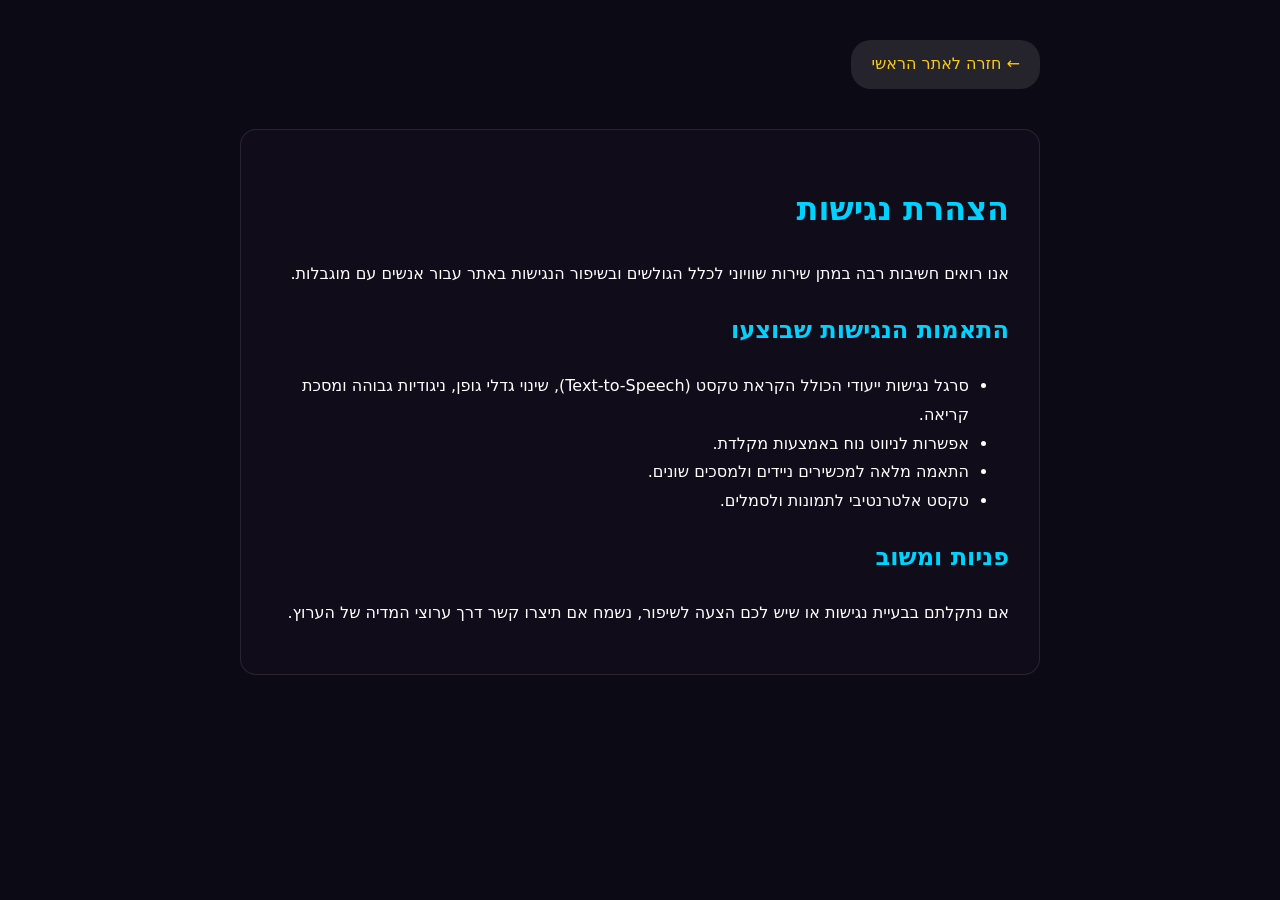
==== accessibility.html @ 1562c6bc "Create accessibility.html" ====
<!DOCTYPE html>
<html lang="he" dir="rtl">
<head>
<meta charset="UTF-8">
<meta name="viewport" content="width=device-width, initial-scale=1.0">
<title>הצהרת נגישות - GalGM</title>
<style>
  body {
    background-color: #0c0a14;
    color: #ffffff;
    font-family: system-ui, -apple-system, sans-serif;
    padding: 40px 20px;
    max-width: 800px;
    margin: 0 auto;
    line-height: 1.8;
  }
  h1, h2 { color: #00d2ff; }
  a { color: #facc15; text-decoration: none; }
  a:hover { text-decoration: underline; }
  .card {
    background: rgba(18, 14, 28, 0.85);
    border: 1px solid rgba(255, 255, 255, 0.1);
    border-radius: 16px;
    padding: 30px;
    margin-top: 20px;
  }
  .back-btn {
    display: inline-block;
    margin-bottom: 20px;
    background: rgba(255, 255, 255, 0.1);
    padding: 10px 20px;
    border-radius: 20px;
  }
</style>
</head>
<body>
  <a href="index.html" class="back-btn">← חזרה לאתר הראשי</a>
  <div class="card">
    <h1>הצהרת נגישות</h1>
    <p>אנו רואים חשיבות רבה במתן שירות שוויוני לכלל הגולשים ובשיפור הנגישות באתר עבור אנשים עם מוגבלות.</p>
    <h2>התאמות הנגישות שבוצעו</h2>
    <ul>
      <li>סרגל נגישות ייעודי הכולל הקראת טקסט (Text-to-Speech), שינוי גדלי גופן, ניגודיות גבוהה ומסכת קריאה.</li>
      <li>אפשרות לניווט נוח באמצעות מקלדת.</li>
      <li>התאמה מלאה למכשירים ניידים ולמסכים שונים.</li>
      <li>טקסט אלטרנטיבי לתמונות ולסמלים.</li>
    </ul>
    <h2>פניות ומשוב</h2>
    <p>אם נתקלתם בבעיית נגישות או שיש לכם הצעה לשיפור, נשמח אם תיצרו קשר דרך ערוצי המדיה של הערוץ.</p>
  </div>
</body>
</html>
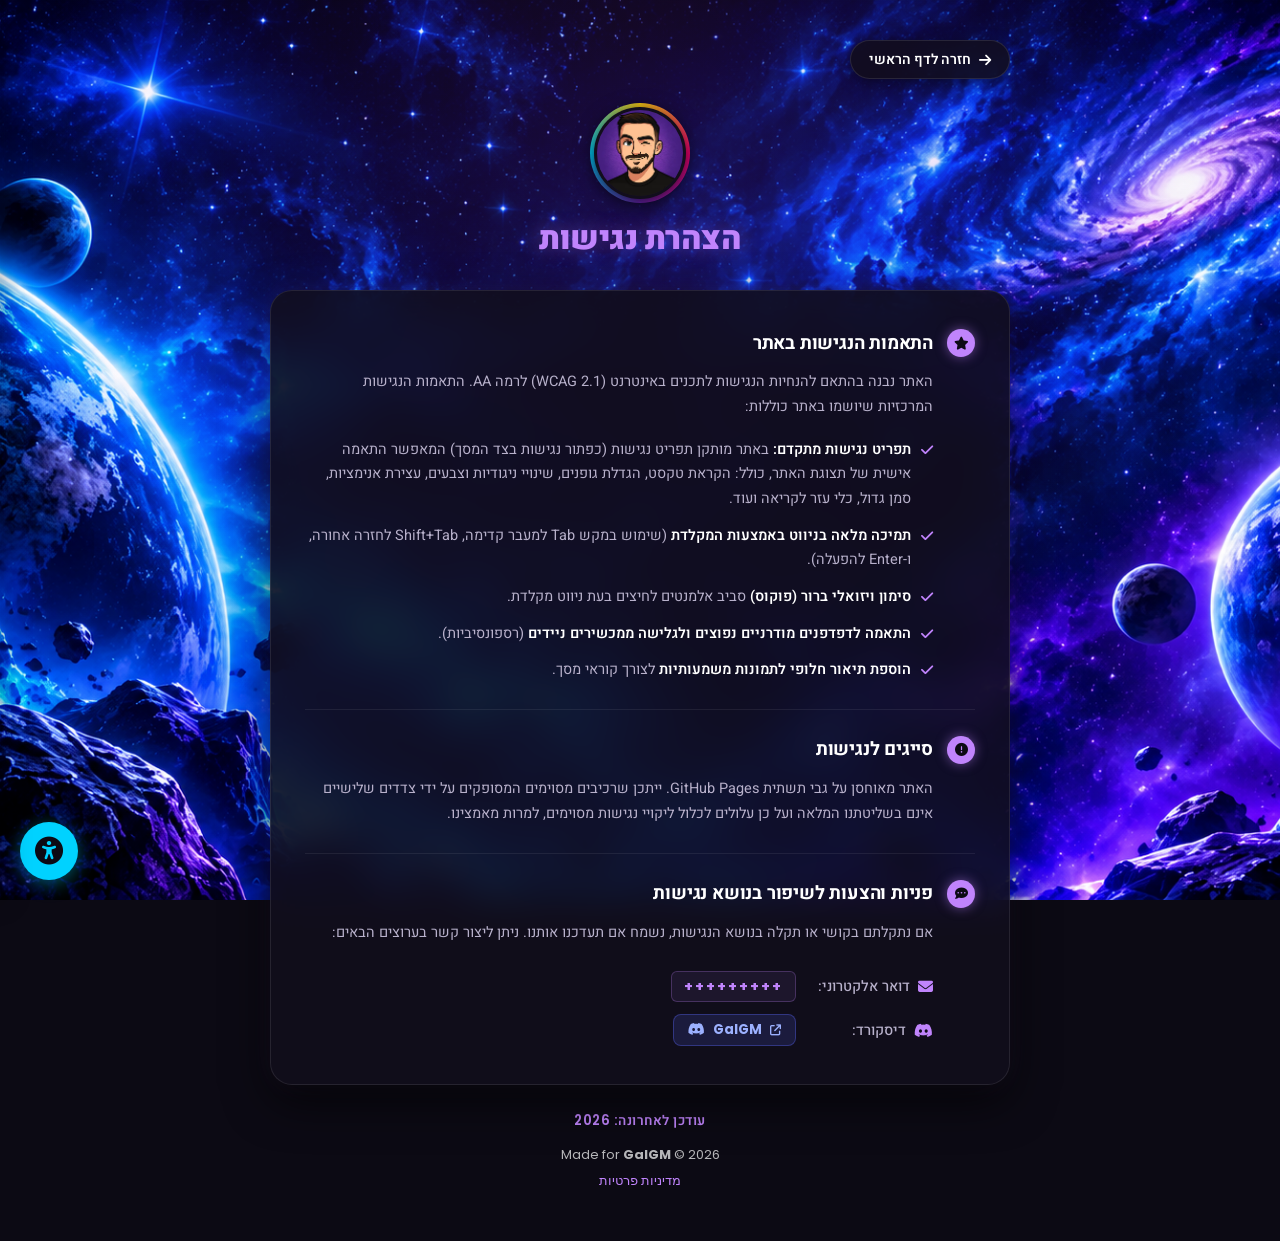
==== commit da331ec8: "Update accessibility.html" ====
--- a/accessibility.html
+++ b/accessibility.html
@@ -4,49 +4,663 @@
 <meta charset="UTF-8">
 <meta name="viewport" content="width=device-width, initial-scale=1.0">
 <title>הצהרת נגישות - GalGM</title>
+<link rel="icon" type="image/png" href="favicon.png">
+<link rel="stylesheet" href="https://cdnjs.cloudflare.com/ajax/libs/font-awesome/6.4.0/css/all.min.css">
 <style>
-  body {
-    background-color: #0c0a14;
-    color: #ffffff;
-    font-family: system-ui, -apple-system, sans-serif;
-    padding: 40px 20px;
-    max-width: 800px;
-    margin: 0 auto;
-    line-height: 1.8;
-  }
-  h1, h2 { color: #00d2ff; }
-  a { color: #facc15; text-decoration: none; }
-  a:hover { text-decoration: underline; }
-  .card {
-    background: rgba(18, 14, 28, 0.85);
-    border: 1px solid rgba(255, 255, 255, 0.1);
-    border-radius: 16px;
-    padding: 30px;
-    margin-top: 20px;
-  }
-  .back-btn {
-    display: inline-block;
-    margin-bottom: 20px;
-    background: rgba(255, 255, 255, 0.1);
-    padding: 10px 20px;
-    border-radius: 20px;
-  }
+@import url('https://fonts.googleapis.com/css2?family=Poppins:wght@600;700;800;900&family=Heebo:wght@400;500;600;700;900&display=swap');
+
+:root {
+  --bg-color: #0c0a14;
+  --text-main: #ffffff;
+  --text-muted: #b8b1cb;
+  --accent-purple: #c084fc;
+  --accent-purple-light: #e9d5ff;
+  --card-bg: rgba(18, 14, 28, 0.88);
+}
+
+* {
+  box-sizing: border-box;
+}
+
+body {
+  background-color: var(--bg-color);
+  background-image: 
+    radial-gradient(circle at 50% 20%, rgba(120, 50, 220, 0.22) 0%, transparent 65%),
+    url('Backgrounds/Background.png');
+  background-size: cover;
+  background-position: center center;
+  background-repeat: no-repeat;
+  background-attachment: fixed;
+  color: var(--text-main);
+  font-family: 'Heebo', system-ui, -apple-system, sans-serif;
+  margin: 0;
+  padding: 40px 16px 50px;
+  min-height: 100vh;
+  display: flex;
+  flex-direction: column;
+  align-items: center;
+  overflow-x: hidden;
+}
+
+/* ── Top Back Button ── */
+.top-nav-bar {
+  width: 100%;
+  max-width: 740px;
+  display: flex;
+  justify-content: flex-start;
+  margin-bottom: 24px;
+}
+.back-btn {
+  display: inline-flex;
+  align-items: center;
+  gap: 8px;
+  background: rgba(18, 14, 28, 0.85);
+  border: 1px solid rgba(255, 255, 255, 0.1);
+  color: #ffffff;
+  padding: 8px 18px;
+  border-radius: 25px;
+  font-size: 14px;
+  font-weight: 600;
+  text-decoration: none;
+  backdrop-filter: blur(10px);
+  transition: all 0.2s ease;
+  box-shadow: 0 4px 15px rgba(0, 0, 0, 0.4);
+}
+.back-btn:hover {
+  background: rgba(192, 132, 252, 0.18);
+  border-color: rgba(192, 132, 252, 0.4);
+  color: var(--accent-purple);
+  transform: translateX(3px);
+}
+
+/* ── Header ── */
+.header-section {
+  display: flex;
+  flex-direction: column;
+  align-items: center;
+  gap: 12px;
+  margin-bottom: 28px;
+  text-align: center;
+}
+
+.avatar-snake-wrap {
+  position: relative;
+  width: 100px;
+  height: 100px;
+  border-radius: 50%;
+  display: flex;
+  align-items: center;
+  justify-content: center;
+}
+.avatar-snake-wrap::before {
+  content: '';
+  position: absolute;
+  width: 100%;
+  height: 100%;
+  border-radius: 50%;
+  background: conic-gradient(from 0deg, #facc15, #ff0077, #7928ca, #00d2ff, #facc15);
+  animation: snakeSpin 4s linear infinite;
+  z-index: 0;
+}
+.profile-pic {
+  position: relative;
+  z-index: 1;
+  width: 92px;
+  height: 92px;
+  border-radius: 50%;
+  object-fit: cover;
+  border: 3px solid rgba(18, 14, 28, 0.95);
+  box-shadow: 0 4px 20px rgba(0, 0, 0, 0.85);
+  display: block;
+  background: #1a1528;
+  -webkit-user-drag: none;
+}
+@keyframes snakeSpin {
+  0%   { transform: rotate(0deg); }
+  100% { transform: rotate(360deg); }
+}
+
+.page-title {
+  font-family: 'Heebo', sans-serif;
+  font-size: 32px;
+  font-weight: 900;
+  color: var(--accent-purple);
+  margin: 0;
+  letter-spacing: -0.5px;
+  text-shadow: 0 0 20px rgba(192, 132, 252, 0.35);
+}
+
+/* ── Main Card ── */
+.privacy-card {
+  width: 100%;
+  max-width: 740px;
+  background: var(--card-bg);
+  border: 1px solid rgba(255, 255, 255, 0.09);
+  border-radius: 22px;
+  padding: 38px 34px;
+  box-shadow: 0 16px 45px rgba(0, 0, 0, 0.65), 0 0 25px rgba(192, 132, 252, 0.08);
+  backdrop-filter: blur(18px);
+}
+
+.section-item {
+  display: flex;
+  flex-direction: column;
+  gap: 12px;
+}
+
+.section-header {
+  display: flex;
+  align-items: center;
+  gap: 14px;
+}
+
+.badge-icon {
+  width: 28px;
+  height: 28px;
+  min-width: 28px;
+  border-radius: 50%;
+  background: var(--accent-purple);
+  color: #0c0a14;
+  font-size: 13px;
+  display: flex;
+  align-items: center;
+  justify-content: center;
+  box-shadow: 0 0 12px rgba(192, 132, 252, 0.5);
+}
+
+.section-title {
+  font-size: 18.5px;
+  font-weight: 700;
+  color: #ffffff;
+  margin: 0;
+  letter-spacing: -0.2px;
+}
+
+.section-text {
+  font-size: 14.5px;
+  color: var(--text-muted);
+  line-height: 1.75;
+  margin: 0;
+  padding-right: 42px;
+}
+
+/* ── Checklist ── */
+.features-list {
+  list-style: none;
+  padding: 0;
+  margin: 6px 0 0;
+  padding-right: 42px;
+  display: flex;
+  flex-direction: column;
+  gap: 12px;
+}
+
+.features-list li {
+  font-size: 14.5px;
+  color: var(--text-muted);
+  line-height: 1.7;
+  display: flex;
+  align-items: flex-start;
+  gap: 10px;
+}
+
+.features-list li i.fa-check {
+  color: var(--accent-purple);
+  font-size: 14px;
+  margin-top: 5px;
+  flex-shrink: 0;
+}
+
+.features-list li strong {
+  color: #ffffff;
+  font-weight: 600;
+}
+
+.divider {
+  height: 1px;
+  background: rgba(255, 255, 255, 0.07);
+  margin: 26px 0;
+  width: 100%;
+}
+
+/* ── Contact Section ── */
+.contact-channels {
+  display: flex;
+  flex-direction: column;
+  gap: 12px;
+  padding-right: 42px;
+  margin-top: 14px;
+}
+
+.contact-row {
+  display: flex;
+  align-items: center;
+  gap: 12px;
+  font-size: 14.5px;
+  color: #ffffff;
+}
+
+.contact-label {
+  color: var(--text-muted);
+  display: inline-flex;
+  align-items: center;
+  gap: 8px;
+  min-width: 125px;
+  font-weight: 500;
+}
+.contact-label i {
+  color: var(--accent-purple);
+  font-size: 15px;
+}
+
+.email-val {
+  color: var(--accent-purple);
+  font-weight: 700;
+  font-family: 'Poppins', monospace, sans-serif;
+  letter-spacing: 2px;
+  direction: ltr;
+  display: inline-block;
+  background: rgba(192, 132, 252, 0.08);
+  padding: 4px 12px;
+  border-radius: 6px;
+  border: 1px solid rgba(192, 132, 252, 0.25);
+  text-decoration: none;
+  transition: all 0.2s ease;
+  cursor: pointer;
+}
+.email-val:hover {
+  background: rgba(192, 132, 252, 0.22);
+  border-color: rgba(192, 132, 252, 0.55);
+  transform: translateY(-1px);
+  box-shadow: 0 4px 12px rgba(192, 132, 252, 0.25);
+}
+
+.discord-link-badge {
+  display: inline-flex;
+  align-items: center;
+  gap: 8px;
+  background: rgba(88, 101, 242, 0.16);
+  border: 1px solid rgba(88, 101, 242, 0.38);
+  color: #9cb1ff;
+  padding: 5px 14px;
+  border-radius: 8px;
+  text-decoration: none;
+  font-family: 'Poppins', sans-serif;
+  font-size: 13.5px;
+  font-weight: 700;
+  transition: all 0.2s ease;
+  direction: ltr;
+}
+.discord-link-badge:hover {
+  background: rgba(88, 101, 242, 0.32);
+  border-color: rgba(88, 101, 242, 0.65);
+  color: #ffffff;
+  transform: translateY(-2px);
+  box-shadow: 0 4px 15px rgba(88, 101, 242, 0.35);
+}
+
+/* ── Footer ── */
+.footer-note {
+  margin-top: 26px;
+  font-size: 13.5px;
+  color: var(--accent-purple);
+  font-family: 'Poppins', 'Heebo', sans-serif;
+  text-align: center;
+  font-weight: 600;
+  letter-spacing: 0.5px;
+}
+
+.footer-bottom {
+  margin-top: 14px;
+  display: flex;
+  flex-direction: column;
+  align-items: center;
+  gap: 6px;
+  font-size: 13px;
+  color: rgba(255, 255, 255, 0.7);
+  font-family: 'Poppins', sans-serif;
+}
+.footer-bottom a {
+  color: var(--accent-purple);
+  text-decoration: none;
+}
+.footer-bottom a:hover {
+  text-decoration: underline;
+}
+
+/* ── Accessibility Widget Styling ── */
+.accessibility-open {
+  position: fixed; left: 20px; bottom: 20px;
+  width: 58px; height: 58px; border: 0;
+  border-radius: 50%; background: #00d2ff; color: #0c0a14;
+  cursor: pointer; z-index: 999999;
+  display: flex; align-items: center; justify-content: center;
+  font-size: 28px; box-shadow: 0 4px 18px rgba(0, 210, 255, 0.4); transition: .15s;
+}
+.accessibility-open:hover { transform: scale(1.05); background: #38e1ff; }
+.accessibility-panel {
+  position: fixed; left: 0; top: 0;
+  width: 380px; max-width: 100vw; height: 100vh;
+  background: #fff; z-index: 1000000;
+  box-shadow: 5px 0 25px rgba(0, 0, 0, .25);
+  transform: translateX(-100%); transition: transform .25s ease;
+  display: flex; flex-direction: column;
+  font-family: Arial, "Segoe UI", sans-serif; direction: rtl;
+}
+.accessibility-panel.open { transform: translateX(0); }
+.accessibility-header { height: 60px; min-height: 60px; background: #2161ff; color: #fff; display: flex; align-items: center; position: relative; padding: 0 18px; }
+.accessibility-title  { width: 100%; text-align: center; font-size: 22px; font-weight: bold; }
+.accessibility-close  { position: absolute; left: 10px; top: 10px; width: 38px; height: 38px; border: 0; border-radius: 9px; background: rgba(255, 255, 255, .15); color: #fff; font-size: 30px; line-height: 30px; cursor: pointer; }
+.accessibility-close:hover { background: rgba(255, 255, 255, .25); }
+.accessibility-content { overflow-y: auto; overflow-x: hidden; flex: 1; padding: 15px 18px 20px; }
+.accessibility-content::-webkit-scrollbar { width: 8px; }
+.accessibility-content::-webkit-scrollbar-thumb { background: #999; border-radius: 10px; }
+.accessibility-section-title { font-size: 14px; font-weight: bold; color: #666; margin: 12px 5px 10px; text-align: right; }
+.accessibility-grid { display: grid; grid-template-columns: 1fr 1fr; gap: 10px; }
+.accessibility-item { min-height: 108px; border: 0; border-radius: 14px; background: #f2f4fa; cursor: pointer; display: flex; flex-direction: column; align-items: center; justify-content: center; text-align: center; padding: 12px; font-family: inherit; transition: background .15s, transform .15s; color: #333; }
+.accessibility-item:hover { background: #e9edfa; }
+.accessibility-item:active { transform: scale(.98); }
+.accessibility-item.active { background: #e3ebff; box-shadow: inset 0 0 0 2px #2161ff; }
+.accessibility-icon  { width: 30px; height: 30px; margin-bottom: 10px; color: #2161ff; font-size: 28px; display: flex; align-items: center; justify-content: center; }
+.accessibility-label { font-size: 15px; color: #222; font-weight: 500; line-height: 1.3; }
+.accessibility-reset { width: 100%; height: 50px; margin-top: 18px; background: #fff; border: 2px solid #e0e3ea; border-radius: 10px; font-family: inherit; font-size: 16px; font-weight: bold; color: #222; cursor: pointer; }
+.accessibility-reset:hover { background: #f5f6f8; }
+.accessibility-statement { display: block; text-align: center; margin-top: 14px; margin-bottom: 5px; color: #777; font-size: 13px; text-decoration: underline; cursor: pointer; }
+
+body.access-large-text { font-size: 120% !important; }
+body.access-line-spacing * { line-height: 2 !important; }
+body.access-readable-font, body.access-readable-font * { font-family: Arial, sans-serif !important; }
+body.access-letter-spacing * { letter-spacing: 2px !important; }
+body.access-headings h1,body.access-headings h2,body.access-headings h3,body.access-headings h4,body.access-headings h5,body.access-headings h6 { outline: 3px solid #2161ff !important; outline-offset: 3px !important; }
+body.access-links a { text-decoration: underline !important; font-weight: bold !important; }
+body.access-high-contrast { filter: contrast(160%) !important; }
+body.access-invert { filter: invert(1) hue-rotate(180deg) !important; }
+body.access-grayscale { filter: grayscale(100%) !important; }
+body.access-saturation { filter: saturate(180%) !important; }
+body.access-hide-images img { visibility: hidden !important; }
+body.access-no-animation *,body.access-no-animation *::before,body.access-no-animation *::after { animation: none !important; transition: none !important; scroll-behavior: auto !important; }
+body.access-focus *:focus { outline: 4px solid #2161ff !important; outline-offset: 3px !important; }
+body.access-big-cursor,body.access-big-cursor * { cursor: url("data:image/svg+xml,%3Csvg xmlns='http://www.w3.org/2000/svg' width='48' height='48'%3E%3Cpath d='M4 2L42 25L27 28L38 43L31 47L20 32L12 42Z' fill='black' stroke='white' stroke-width='3'/%3E%3C/svg%3E") 4 2, auto !important; }
+
+#reading-guide { position: fixed; left: 0; right: 0; height: 4px; background: #2161ff; pointer-events: none; z-index: 999999; display: none; }
+#reading-mask  { position: fixed; left: 0; right: 0; top: 40%; height: 80px; background: rgba(0,0,0,.15); border-top: 3px solid #2161ff; border-bottom: 3px solid #2161ff; pointer-events: none; z-index: 999998; display: none; }
+.speech-status { position: fixed; bottom: 90px; left: 20px; max-width: 320px; padding: 12px 18px; background: #2161ff; color: #fff; border-radius: 10px; font-family: Arial, sans-serif; font-size: 14px; z-index: 1000001; display: none; box-shadow: 0 4px 15px rgba(0,0,0,.25); }
+
+/* ── Responsive ── */
+@media (max-width: 600px) {
+  body { padding: 25px 12px 40px; }
+  .privacy-card { padding: 26px 18px; }
+  .page-title { font-size: 26px; }
+  .section-text, .features-list { padding-right: 0; font-size: 14px; }
+  .contact-channels { padding-right: 0; }
+  .contact-row { flex-direction: column; align-items: flex-start; gap: 6px; }
+  .contact-label { min-width: auto; }
+  .accessibility-panel { width: 100%; }
+}
 </style>
 </head>
 <body>
-  <a href="index.html" class="back-btn">← חזרה לאתר הראשי</a>
-  <div class="card">
-    <h1>הצהרת נגישות</h1>
-    <p>אנו רואים חשיבות רבה במתן שירות שוויוני לכלל הגולשים ובשיפור הנגישות באתר עבור אנשים עם מוגבלות.</p>
-    <h2>התאמות הנגישות שבוצעו</h2>
-    <ul>
-      <li>סרגל נגישות ייעודי הכולל הקראת טקסט (Text-to-Speech), שינוי גדלי גופן, ניגודיות גבוהה ומסכת קריאה.</li>
-      <li>אפשרות לניווט נוח באמצעות מקלדת.</li>
-      <li>התאמה מלאה למכשירים ניידים ולמסכים שונים.</li>
-      <li>טקסט אלטרנטיבי לתמונות ולסמלים.</li>
-    </ul>
-    <h2>פניות ומשוב</h2>
-    <p>אם נתקלתם בבעיית נגישות או שיש לכם הצעה לשיפור, נשמח אם תיצרו קשר דרך ערוצי המדיה של הערוץ.</p>
+
+  <!-- ── Top Back Button ── -->
+  <div class="top-nav-bar">
+    <a href="index.html" class="back-btn">
+      <i class="fa-solid fa-arrow-right"></i>
+      <span>חזרה לדף הראשי</span>
+    </a>
   </div>
+
+  <!-- ── Header ── -->
+  <div class="header-section">
+    <div class="avatar-snake-wrap">
+      <img src="Backgrounds/profile.webp"
+           class="profile-pic" alt="תמונת הפרופיל של GalGM"
+           draggable="false"
+           onerror="this.onerror=null; this.src='/Backgrounds/profile.webp'; this.onerror=function(){this.src='profile.webp';};">
+    </div>
+    <h1 class="page-title">הצהרת נגישות</h1>
+  </div>
+
+  <!-- ── Main Card ── -->
+  <main class="privacy-card">
+
+    <!-- ── 1. התאמות הנגישות באתר ── -->
+    <section class="section-item">
+      <div class="section-header">
+        <div class="badge-icon"><i class="fa-solid fa-star"></i></div>
+        <h2 class="section-title">התאמות הנגישות באתר</h2>
+      </div>
+      <p class="section-text">
+        האתר נבנה בהתאם להנחיות הנגישות לתכנים באינטרנט (WCAG 2.1) לרמה AA. התאמות הנגישות המרכזיות שיושמו באתר כוללות:
+      </p>
+
+      <ul class="features-list">
+        <li>
+          <i class="fa-solid fa-check"></i>
+          <span><strong>תפריט נגישות מתקדם:</strong> באתר מותקן תפריט נגישות (כפתור נגישות בצד המסך) המאפשר התאמה אישית של תצוגת האתר, כולל: הקראת טקסט, הגדלת גופנים, שינויי ניגודיות וצבעים, עצירת אנימציות, סמן גדול, כלי עזר לקריאה ועוד.</span>
+        </li>
+        <li>
+          <i class="fa-solid fa-check"></i>
+          <span><strong>תמיכה מלאה בניווט באמצעות המקלדת</strong> (שימוש במקש Tab למעבר קדימה, Shift+Tab לחזרה אחורה, ו-Enter להפעלה).</span>
+        </li>
+        <li>
+          <i class="fa-solid fa-check"></i>
+          <span><strong>סימון ויזואלי ברור (פוקוס)</strong> סביב אלמנטים לחיצים בעת ניווט מקלדת.</span>
+        </li>
+        <li>
+          <i class="fa-solid fa-check"></i>
+          <span><strong>התאמה לדפדפנים מודרניים נפוצים ולגלישה ממכשירים ניידים</strong> (רספונסיביות).</span>
+        </li>
+        <li>
+          <i class="fa-solid fa-check"></i>
+          <span><strong>הוספת תיאור חלופי לתמונות משמעותיות</strong> לצורך קוראי מסך.</span>
+        </li>
+      </ul>
+    </section>
+
+    <div class="divider"></div>
+
+    <!-- ── 2. סייגים לנגישות ── -->
+    <section class="section-item">
+      <div class="section-header">
+        <div class="badge-icon"><i class="fa-solid fa-circle-exclamation"></i></div>
+        <h2 class="section-title">סייגים לנגישות</h2>
+      </div>
+      <p class="section-text">
+        האתר מאוחסן על גבי תשתית GitHub Pages. ייתכן שרכיבים מסוימים המסופקים על ידי צדדים שלישיים אינם בשליטתנו המלאה ועל כן עלולים לכלול ליקויי נגישות מסוימים, למרות מאמצינו.
+      </p>
+    </section>
+
+    <div class="divider"></div>
+
+    <!-- ── 3. פניות והצעות לשיפור בנושא נגישות ── -->
+    <section class="section-item">
+      <div class="section-header">
+        <div class="badge-icon"><i class="fa-solid fa-comment-dots"></i></div>
+        <h2 class="section-title">פניות והצעות לשיפור בנושא נגישות</h2>
+      </div>
+      <p class="section-text">
+        אם נתקלתם בקושי או תקלה בנושא הנגישות, נשמח אם תעדכנו אותנו. ניתן ליצור קשר בערוצים הבאים:
+      </p>
+
+      <div class="contact-channels">
+        <!-- אימייל לחיץ -->
+        <div class="contact-row">
+          <span class="contact-label"><i class="fa-solid fa-envelope"></i> דואר אלקטרוני:</span>
+          <a href="mailto:+++++++++" class="email-val" title="שליחת אימייל">+++++++++</a>
+        </div>
+
+        <!-- דיסקורד לחיץ ליוזר (שם בלבד ללא ה-ID) -->
+        <div class="contact-row">
+          <span class="contact-label"><i class="fa-brands fa-discord"></i> דיסקורד:</span>
+          <a href="https://discord.com/users/207762411845844992" target="_blank" rel="noopener noreferrer" class="discord-link-badge" title="פתיחת פרופיל דיסקורד של GalGM">
+            <i class="fa-brands fa-discord"></i>
+            <span>GalGM</span>
+            <i class="fa-solid fa-arrow-up-right-from-square" style="font-size: 11px;"></i>
+          </a>
+        </div>
+      </div>
+    </section>
+
+  </main>
+
+  <div class="footer-note">
+    עודכן לאחרונה: 2026
+  </div>
+
+  <footer class="footer-bottom">
+    <div>Made for <strong>GalGM</strong> © 2026</div>
+    <div><a href="privacy.html">מדיניות פרטיות</a></div>
+  </footer>
+
+  <!-- ═══════════════ ACCESSIBILITY WIDGET ═══════════════ -->
+  <button class="accessibility-open" id="accessibilityOpen" aria-label="פתח תפריט נגישות">
+    <i class="fa-solid fa-universal-access"></i>
+  </button>
+
+  <div class="accessibility-panel" id="accessibilityPanel" role="dialog" aria-modal="true" aria-label="תפריט נגישות">
+    <div class="accessibility-header">
+      <div class="accessibility-title">תפריט נגישות</div>
+      <button class="accessibility-close" id="accessibilityClose" aria-label="סגור תפריט נגישות">×</button>
+    </div>
+    <div class="accessibility-content">
+      <div class="accessibility-section-title">התאמת טקסט ותצוגה</div>
+      <div class="accessibility-grid">
+        <button class="accessibility-item" data-action="text-to-speech"><div class="accessibility-icon">🔊</div><div class="accessibility-label">הקראת טקסט</div></button>
+        <button class="accessibility-item" data-action="large-text"><div class="accessibility-icon">🔍</div><div class="accessibility-label">הגדלת טקסט</div></button>
+        <button class="accessibility-item" data-action="line-spacing"><div class="accessibility-icon">↕</div><div class="accessibility-label">ריווח שורות</div></button>
+        <button class="accessibility-item" data-action="letter-spacing"><div class="accessibility-icon">↔</div><div class="accessibility-label">ריווח אותיות</div></button>
+        <button class="accessibility-item" data-action="readable-font"><div class="accessibility-icon">🔤</div><div class="accessibility-label">גופן קריא</div></button>
+        <button class="accessibility-item" data-action="align"><div class="accessibility-icon">📄</div><div class="accessibility-label">יישור טקסט</div></button>
+      </div>
+      <div class="accessibility-section-title">התאמת צבעים וניגודיות</div>
+      <div class="accessibility-grid">
+        <button class="accessibility-item" data-action="contrast"><div class="accessibility-icon">◐</div><div class="accessibility-label">ניגודיות גבוהה</div></button>
+        <button class="accessibility-item" data-action="invert"><div class="accessibility-icon">🔄</div><div class="accessibility-label">היפוך צבעים</div></button>
+        <button class="accessibility-item" data-action="grayscale"><div class="accessibility-icon">⬛</div><div class="accessibility-label">מונוכרום</div></button>
+        <button class="accessibility-item" data-action="saturation"><div class="accessibility-icon">🎨</div><div class="accessibility-label">רוויה מוגברת</div></button>
+        <button class="accessibility-item" data-action="headings"><div class="accessibility-icon">🔲</div><div class="accessibility-label">הדגשת כותרות</div></button>
+        <button class="accessibility-item" data-action="links"><div class="accessibility-icon">🔗</div><div class="accessibility-label">הדגשת קישורים</div></button>
+        <button class="accessibility-item" data-action="hide-images"><div class="accessibility-icon">🚫</div><div class="accessibility-label">הסתרת תמונות</div></button>
+      </div>
+      <div class="accessibility-section-title">ניווט וסיוע</div>
+      <div class="accessibility-grid">
+        <button class="accessibility-item" data-action="big-cursor"><div class="accessibility-icon">↖</div><div class="accessibility-label">סמן גדול</div></button>
+        <button class="accessibility-item" data-action="no-animation"><div class="accessibility-icon">▥</div><div class="accessibility-label">עצירת אנימציות</div></button>
+        <button class="accessibility-item" data-action="reading-guide"><div class="accessibility-icon">↔</div><div class="accessibility-label">מדריך קריאה</div></button>
+        <button class="accessibility-item" data-action="focus"><div class="accessibility-icon">⛶</div><div class="accessibility-label">הדגשת פוקוס</div></button>
+        <button class="accessibility-item" data-action="reading-mask"><div class="accessibility-icon">▤</div><div class="accessibility-label">מסכת קריאה</div></button>
+      </div>
+      <button class="accessibility-reset" id="accessibilityReset">איפוס כל ההגדרות</button>
+      <a class="accessibility-statement" href="accessibility.html">הצהרת נגישות</a>
+    </div>
+  </div>
+  <div id="reading-guide"></div>
+  <div id="reading-mask"></div>
+  <div id="speechStatus" class="speech-status">🔊 הקראת טקסט פעילה</div>
+
+  <script>
+  /* ── Accessibility Scripts ── */
+  const openButton   = document.getElementById('accessibilityOpen');
+  const closeButton  = document.getElementById('accessibilityClose');
+  const panel        = document.getElementById('accessibilityPanel');
+  const speechStatus = document.getElementById('speechStatus');
+  const readingGuide = document.getElementById('reading-guide');
+  const readingMask  = document.getElementById('reading-mask');
+  const items        = document.querySelectorAll('.accessibility-item');
+
+  openButton.addEventListener('click',  () => panel.classList.add('open'));
+  closeButton.addEventListener('click', () => panel.classList.remove('open'));
+  document.addEventListener('keydown', e => {
+    if (e.key === 'Escape') { panel.classList.remove('open'); window.speechSynthesis.cancel(); }
+  });
+  items.forEach(item => item.addEventListener('click', () => handleAccessibilityAction(item.dataset.action, item)));
+
+  function handleAccessibilityAction(action, item) {
+    switch(action) {
+      case 'text-to-speech': toggleTextToSpeech(item); break;
+      case 'large-text':     document.body.classList.toggle('access-large-text');    item.classList.toggle('active'); break;
+      case 'line-spacing':   document.body.classList.toggle('access-line-spacing');  item.classList.toggle('active'); break;
+      case 'readable-font':  document.body.classList.toggle('access-readable-font'); item.classList.toggle('active'); break;
+      case 'letter-spacing': document.body.classList.toggle('access-letter-spacing');item.classList.toggle('active'); break;
+      case 'headings':       document.body.classList.toggle('access-headings');      item.classList.toggle('active'); break;
+      case 'links':          document.body.classList.toggle('access-links');         item.classList.toggle('active'); break;
+      case 'contrast':       document.body.classList.toggle('access-high-contrast'); item.classList.toggle('active'); break;
+      case 'invert':         document.body.classList.toggle('access-invert');        item.classList.toggle('active'); break;
+      case 'grayscale':      document.body.classList.toggle('access-grayscale');     item.classList.toggle('active'); break;
+      case 'saturation':     document.body.classList.toggle('access-saturation');    item.classList.toggle('active'); break;
+      case 'hide-images':    document.body.classList.toggle('access-hide-images');   item.classList.toggle('active'); break;
+      case 'big-cursor':     document.body.classList.toggle('access-big-cursor');    item.classList.toggle('active'); break;
+      case 'no-animation':   document.body.classList.toggle('access-no-animation');  item.classList.toggle('active'); break;
+      case 'focus':          document.body.classList.toggle('access-focus');         item.classList.toggle('active'); break;
+      case 'reading-guide':  toggleReadingGuide(item); break;
+      case 'reading-mask':   toggleReadingMask(item);  break;
+      case 'align':          toggleTextAlignment(item); break;
+    }
+  }
+
+  let textToSpeechEnabled = false;
+  function toggleTextToSpeech(item) {
+    textToSpeechEnabled = !textToSpeechEnabled;
+    item.classList.toggle('active', textToSpeechEnabled);
+    speechStatus.style.display = textToSpeechEnabled ? 'block' : 'none';
+    if (!textToSpeechEnabled) window.speechSynthesis.cancel();
+  }
+  function speakText(text) {
+    if (!text || !text.trim()) return;
+    window.speechSynthesis.cancel();
+    const u = new SpeechSynthesisUtterance(text.trim());
+    u.lang = 'he-IL'; u.rate = 0.9; u.pitch = 1; u.volume = 1;
+    window.speechSynthesis.speak(u);
+  }
+  document.addEventListener('click', e => {
+    if (!textToSpeechEnabled) return;
+    if (e.target.closest('.accessibility-panel') || e.target.closest('.accessibility-open')) return;
+    const text = (e.target.innerText || e.target.textContent || '').trim();
+    if (text.length > 0) speakText(text);
+  }, true);
+  document.addEventListener('mouseup', () => {
+    if (!textToSpeechEnabled) return;
+    const sel = window.getSelection();
+    if (sel) { const t = sel.toString().trim(); if (t.length > 0) speakText(t); }
+  });
+
+  let guideEnabled = false;
+  function toggleReadingGuide(item) {
+    guideEnabled = !guideEnabled;
+    readingGuide.style.display = guideEnabled ? 'block' : 'none';
+    item.classList.toggle('active', guideEnabled);
+  }
+  let maskEnabled = false;
+  function toggleReadingMask(item) {
+    maskEnabled = !maskEnabled;
+    readingMask.style.display = maskEnabled ? 'block' : 'none';
+    item.classList.toggle('active', maskEnabled);
+  }
+  document.addEventListener('mousemove', e => {
+    if (guideEnabled) readingGuide.style.top = (e.clientY - 2)  + 'px';
+    if (maskEnabled)  readingMask.style.top  = (e.clientY - 40) + 'px';
+  });
+
+  let currentAlignment = 0;
+  function toggleTextAlignment(item) {
+    currentAlignment = (currentAlignment + 1) % 4;
+    document.body.style.textAlign = ['','right','center','left'][currentAlignment];
+    item.classList.toggle('active', currentAlignment !== 0);
+  }
+
+  document.getElementById('accessibilityReset').addEventListener('click', () => {
+    ['access-large-text','access-line-spacing','access-readable-font','access-letter-spacing',
+     'access-headings','access-links','access-high-contrast','access-invert','access-grayscale',
+     'access-saturation','access-hide-images','access-big-cursor','access-no-animation','access-focus'
+    ].forEach(c => document.body.classList.remove(c));
+    currentAlignment = 0; document.body.style.textAlign = '';
+    guideEnabled = false; readingGuide.style.display = 'none';
+    maskEnabled  = false; readingMask.style.display  = 'none';
+    textToSpeechEnabled = false; speechStatus.style.display = 'none';
+    window.speechSynthesis.cancel();
+    items.forEach(i => i.classList.remove('active'));
+  });
+  </script>
+
 </body>
 </html>
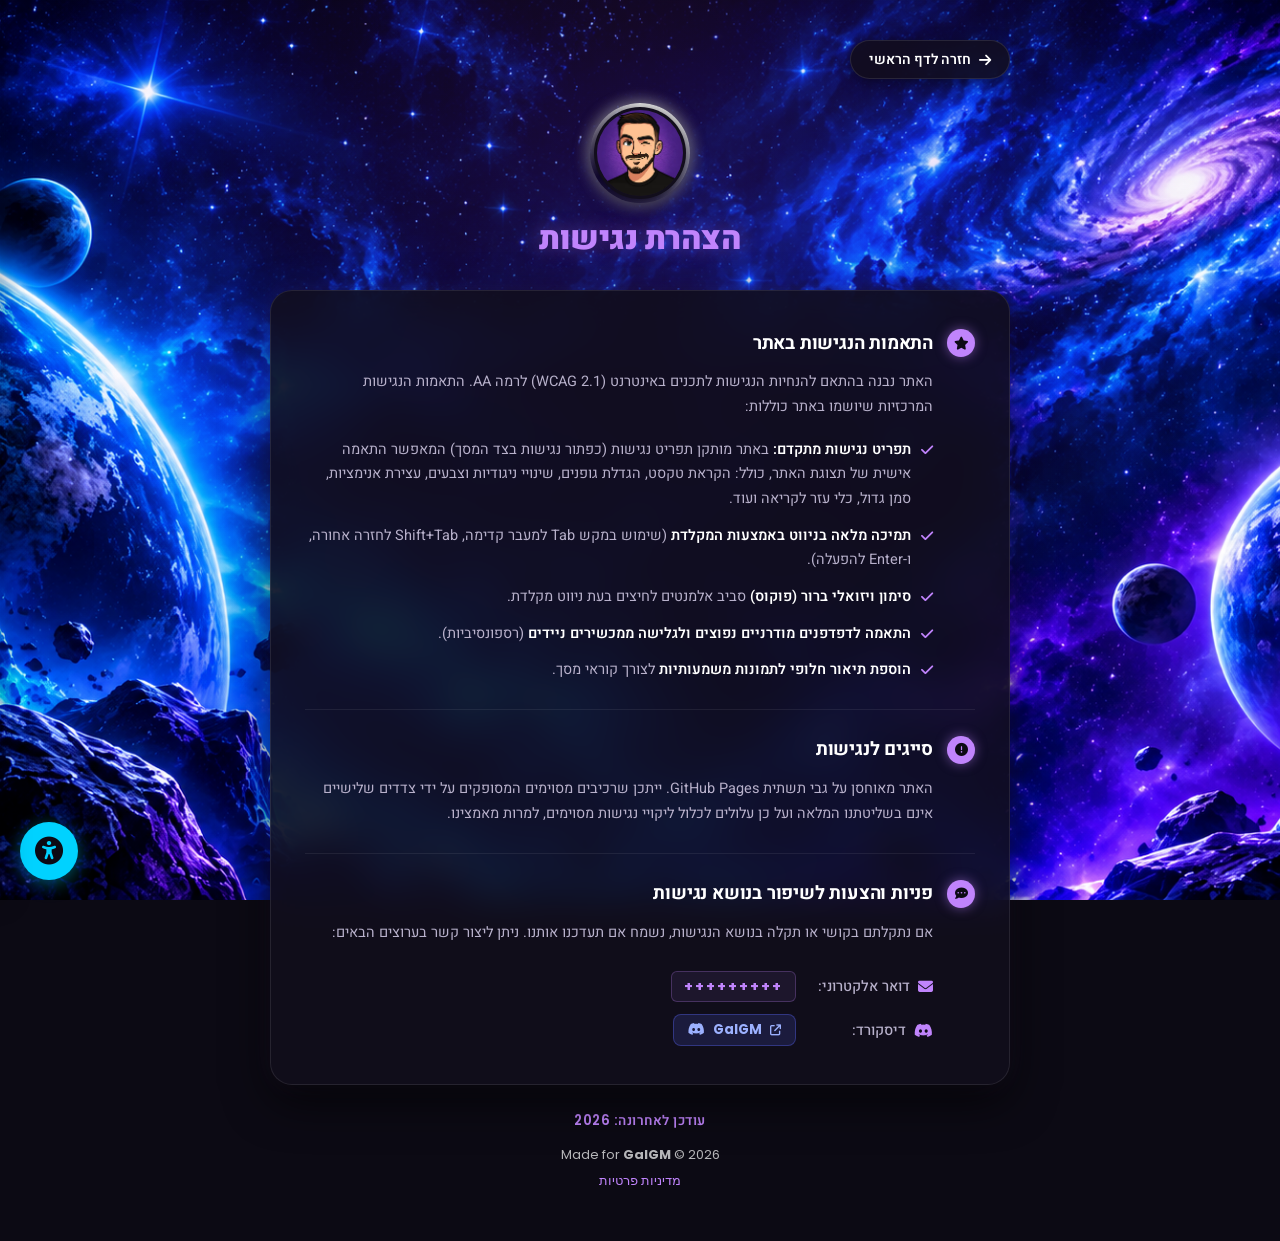
==== commit 402e5c14: "Change background gradient and add box shadow Updated background gradient and added box shadow for i" ====
--- a/accessibility.html
+++ b/accessibility.html
@@ -98,8 +98,9 @@
   width: 100%;
   height: 100%;
   border-radius: 50%;
-  background: conic-gradient(from 0deg, #facc15, #ff0077, #7928ca, #00d2ff, #facc15);
+  background: conic-gradient(from 0deg, #ffffff 0deg, rgba(255, 255, 255, 0.9) 60deg, rgba(255, 255, 255, 0.2) 160deg, transparent 240deg, #ffffff 360deg);
   animation: snakeSpin 4s linear infinite;
+  box-shadow: 0 0 16px rgba(255, 255, 255, 0.65);
   z-index: 0;
 }
 .profile-pic {
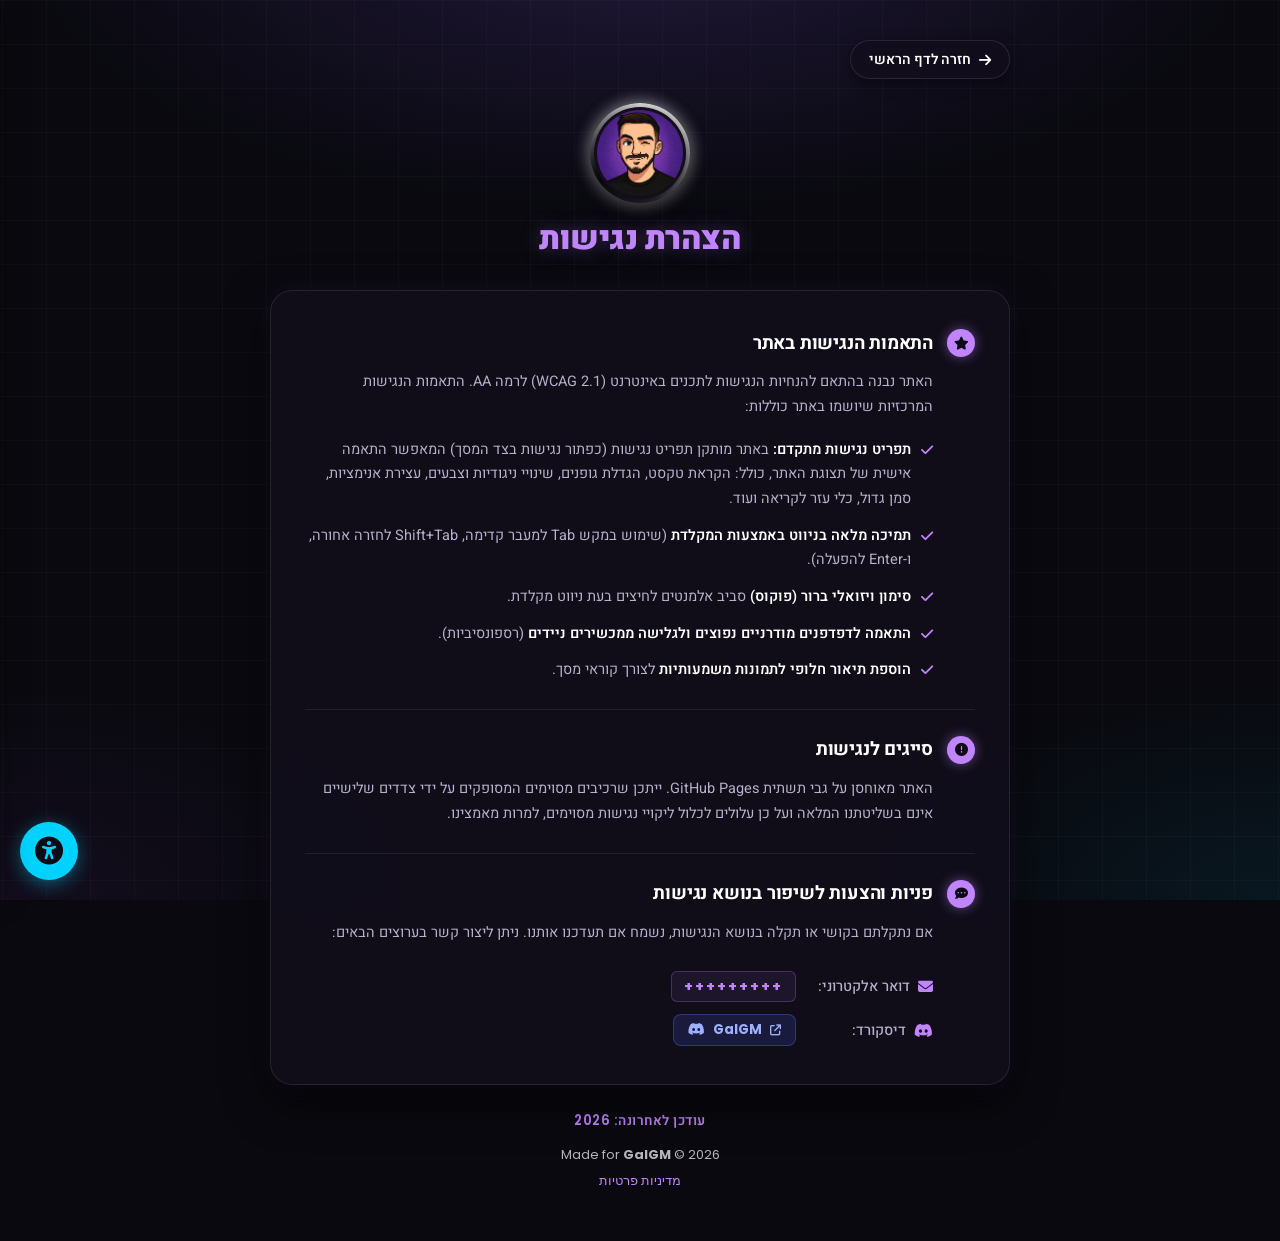
==== commit 07f796db: "New background and GM favicon on accessibility page Updated background styles for a more professiona" ====
--- a/accessibility.html
+++ b/accessibility.html
@@ -4,7 +4,7 @@
 <meta charset="UTF-8">
 <meta name="viewport" content="width=device-width, initial-scale=1.0">
 <title>הצהרת נגישות - GalGM</title>
-<link rel="icon" type="image/png" href="favicon.png">
+<link rel="icon" type="image/svg+xml" href="favicon.svg">
 <link rel="stylesheet" href="https://cdnjs.cloudflare.com/ajax/libs/font-awesome/6.4.0/css/all.min.css">
 <style>
 @import url('https://fonts.googleapis.com/css2?family=Poppins:wght@600;700;800;900&family=Heebo:wght@400;500;600;700;900&display=swap');
@@ -23,13 +23,17 @@
 }
 
 body {
-  background-color: var(--bg-color);
-  background-image: 
-    radial-gradient(circle at 50% 20%, rgba(120, 50, 220, 0.22) 0%, transparent 65%),
-    url('Backgrounds/Background.png');
-  background-size: cover;
-  background-position: center center;
-  background-repeat: no-repeat;
+  /* רקע עדין ומקצועי: כהה, זוהר רך וגריד דק */
+  background-color: #09090f;
+  background-image:
+    radial-gradient(ellipse 70% 45% at 50% -8%, rgba(139, 92, 246, 0.18), transparent 70%),
+    radial-gradient(ellipse 45% 35% at 100% 100%, rgba(0, 210, 255, 0.07), transparent 70%),
+    radial-gradient(ellipse 45% 35% at 0% 100%, rgba(157, 78, 221, 0.07), transparent 70%),
+    linear-gradient(rgba(255, 255, 255, 0.022) 1px, transparent 1px),
+    linear-gradient(90deg, rgba(255, 255, 255, 0.022) 1px, transparent 1px);
+  background-size: auto, auto, auto, 44px 44px, 44px 44px;
+  background-position: center top;
+  background-repeat: no-repeat, no-repeat, no-repeat, repeat, repeat;
   background-attachment: fixed;
   color: var(--text-main);
   font-family: 'Heebo', system-ui, -apple-system, sans-serif;
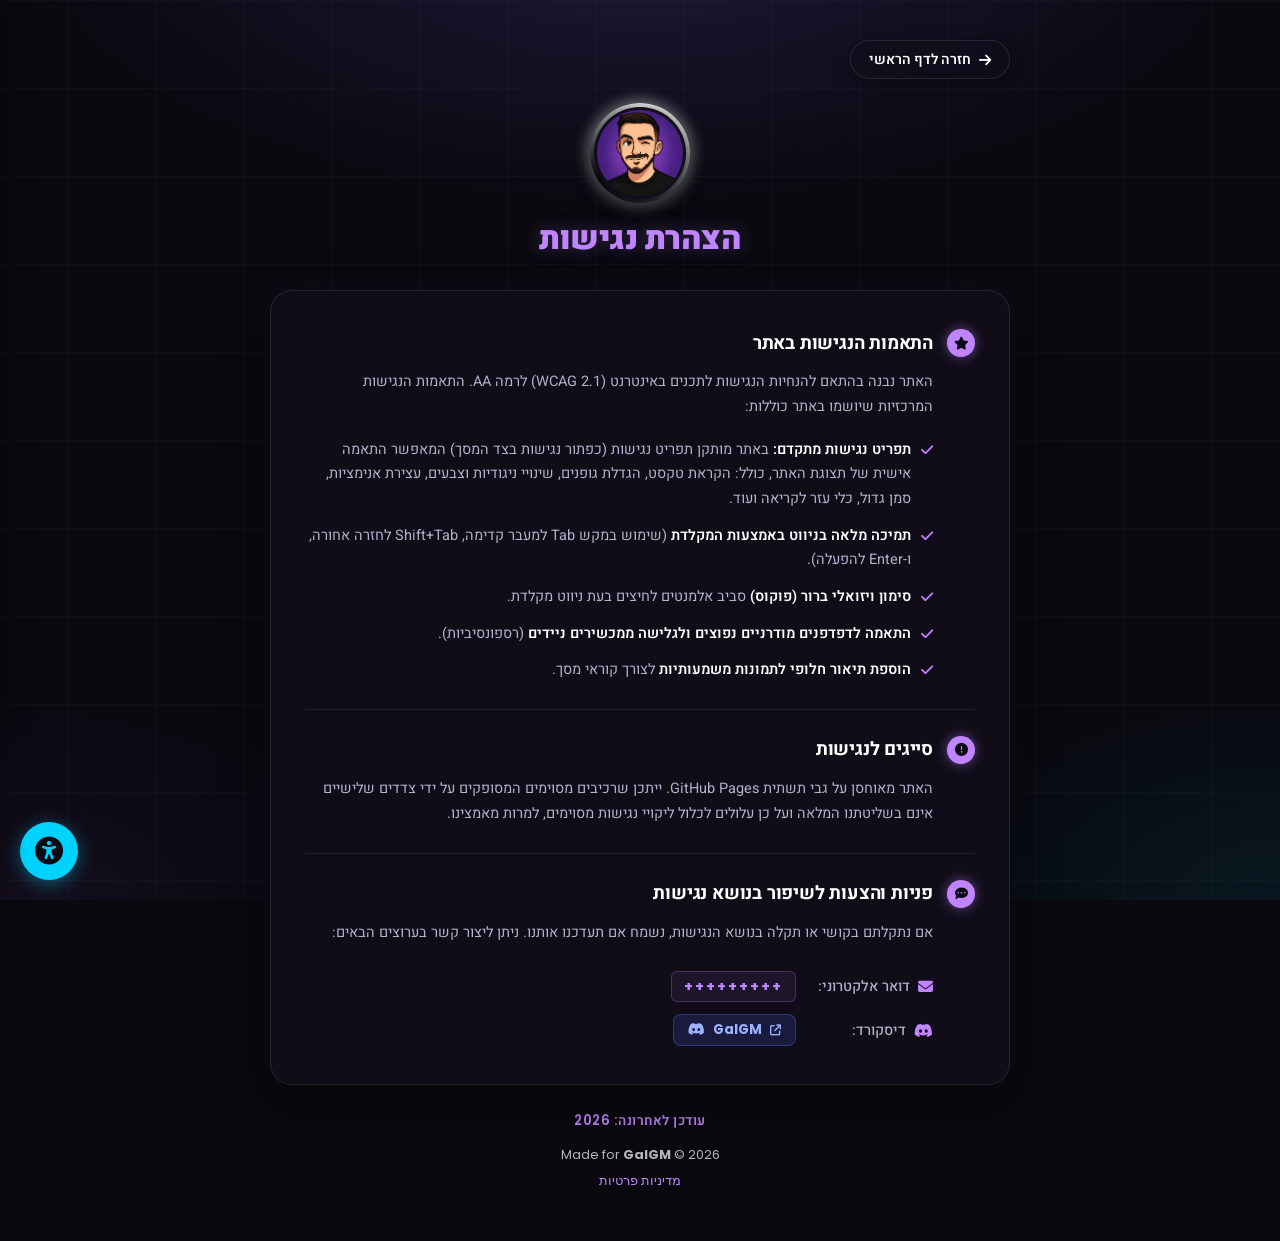
==== commit c0f4b326: "Particles, bigger grid and PNG favicon on accessibility page" ====
--- a/accessibility.html
+++ b/accessibility.html
@@ -4,7 +4,8 @@
 <meta charset="UTF-8">
 <meta name="viewport" content="width=device-width, initial-scale=1.0">
 <title>הצהרת נגישות - GalGM</title>
-<link rel="icon" type="image/svg+xml" href="favicon.svg">
+<link rel="icon" type="image/png" sizes="64x64" href="[data-uri]">
+<link rel="apple-touch-icon" href="[data-uri]">
 <link rel="stylesheet" href="https://cdnjs.cloudflare.com/ajax/libs/font-awesome/6.4.0/css/all.min.css">
 <style>
 @import url('https://fonts.googleapis.com/css2?family=Poppins:wght@600;700;800;900&family=Heebo:wght@400;500;600;700;900&display=swap');
@@ -31,7 +32,7 @@
     radial-gradient(ellipse 45% 35% at 0% 100%, rgba(157, 78, 221, 0.07), transparent 70%),
     linear-gradient(rgba(255, 255, 255, 0.022) 1px, transparent 1px),
     linear-gradient(90deg, rgba(255, 255, 255, 0.022) 1px, transparent 1px);
-  background-size: auto, auto, auto, 44px 44px, 44px 44px;
+  background-size: auto, auto, auto, 88px 88px, 88px 88px;
   background-position: center top;
   background-repeat: no-repeat, no-repeat, no-repeat, repeat, repeat;
   background-attachment: fixed;
@@ -667,5 +668,6 @@
   });
   </script>
 
+<script src="particles.js" defer></script>
 </body>
 </html>
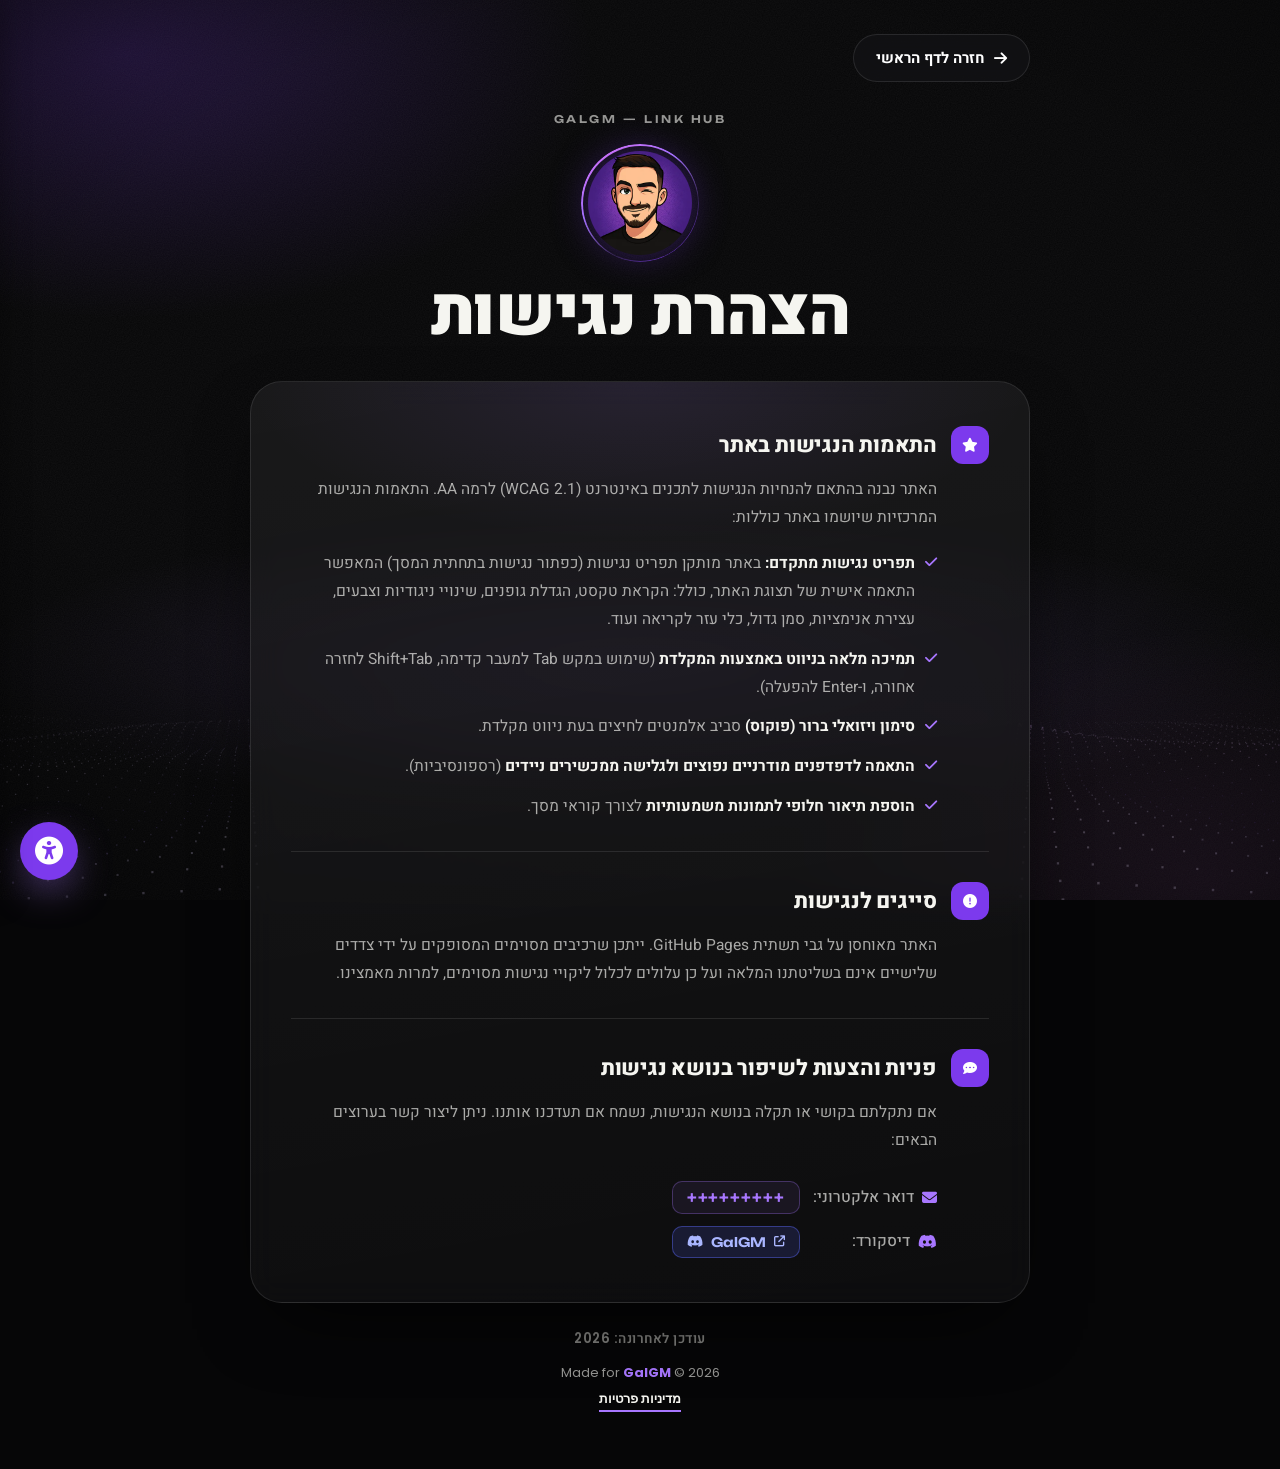
==== commit 32734e18: "Redesign the site from scratch - New dark design built around the GALGM wordmark, with a violet them" ====
--- a/accessibility.html
+++ b/accessibility.html
@@ -1,11 +1,19 @@
 <!DOCTYPE html>
-<html lang="he" dir="rtl">
+<html lang="he" dir="rtl" data-fx="calm">
 <head>
 <meta charset="UTF-8">
 <meta name="viewport" content="width=device-width, initial-scale=1.0">
 <title>הצהרת נגישות - GalGM</title>
-<link rel="icon" type="image/png" sizes="64x64" href="[data-uri]">
-<link rel="apple-touch-icon" href="[data-uri]">
+<script>
+/* ערכת הצבע שנבחרה בדף הבית (סגול / ליים) – נקבעת לפני הציור הראשון */
+(function () {
+  var t = 'purple';
+  try { var s = localStorage.getItem('gmTheme2'); if (s === 'purple' || s === 'lime') t = s; } catch (e) {}
+  document.documentElement.setAttribute('data-theme', t);
+})();
+</script>
+<link rel="icon" type="image/png" sizes="64x64" href="[data-uri]">
+<link rel="apple-touch-icon" href="[data-uri]">
 <link rel="stylesheet" href="https://cdnjs.cloudflare.com/ajax/libs/font-awesome/6.4.0/css/all.min.css">
 <style>
 @import url('https://fonts.googleapis.com/css2?family=Poppins:wght@600;700;800;900&family=Heebo:wght@400;500;600;700;900&display=swap');
@@ -404,6 +412,7 @@
   .accessibility-panel { width: 100%; }
 }
 </style>
+<link rel="stylesheet" href="legal.css?v=5">
 </head>
 <body>
 
@@ -442,7 +451,7 @@
       <ul class="features-list">
         <li>
           <i class="fa-solid fa-check"></i>
-          <span><strong>תפריט נגישות מתקדם:</strong> באתר מותקן תפריט נגישות (כפתור נגישות בצד המסך) המאפשר התאמה אישית של תצוגת האתר, כולל: הקראת טקסט, הגדלת גופנים, שינויי ניגודיות וצבעים, עצירת אנימציות, סמן גדול, כלי עזר לקריאה ועוד.</span>
+          <span><strong>תפריט נגישות מתקדם:</strong> באתר מותקן תפריט נגישות (כפתור נגישות בתחתית המסך) המאפשר התאמה אישית של תצוגת האתר, כולל: הקראת טקסט, הגדלת גופנים, שינויי ניגודיות וצבעים, עצירת אנימציות, סמן גדול, כלי עזר לקריאה ועוד.</span>
         </li>
         <li>
           <i class="fa-solid fa-check"></i>
@@ -668,6 +677,6 @@
   });
   </script>
 
-<script src="particles.js" defer></script>
+<script src="fx.js?v=4" defer></script>
 </body>
 </html>
--- a/legal.css
+++ b/legal.css
@@ -0,0 +1,169 @@
+/* ============================================================
+   GalGM – legal.css
+   העיצוב החדש של דפי המשנה (הצהרת נגישות, מדיניות פרטיות).
+   נטען אחרי הסגנונות שבתוך הדף ומחליף את הצבעים, הגופנים והרקע
+   כך שיתאימו לדף הבית: שחור + ליים, כרטיס זכוכית ורקע חי שקט.
+   ============================================================ */
+@import url('https://fonts.googleapis.com/css2?family=Unbounded:wght@600;800&family=Heebo:wght@400;500;700;800;900&display=swap');
+
+:root {
+  --bg-color: #060607;
+  --text-main: #f5f5f0;
+  --text-muted: rgba(245, 245, 240, 0.68);
+  /* צבע ההדגשה נקבע לפי ערכת הצבע (data-theme על ה-html): סגול או ליים */
+  --acc: #a877ff;
+  --acc-rgb: 168, 119, 255;
+  --acc-fill: #7c3aed;
+  --on-acc: #ffffff;
+  --acc2-rgb: 232, 121, 249;
+  --glow-rgb: 124, 58, 237;
+  --accent-purple: var(--acc);
+  --accent-purple-light: var(--acc);
+  --card-bg: rgba(16, 16, 20, 0.72);
+  --line: rgba(255, 255, 255, 0.1);
+  --display: 'Unbounded', 'Heebo', system-ui, sans-serif;
+  --ease: cubic-bezier(.2, .8, .2, 1);
+  --spring: cubic-bezier(.3, 1.5, .4, 1);
+}
+
+html[data-theme="purple"] { --acc: #a877ff; --acc-rgb: 168, 119, 255; --acc-fill: #7c3aed; --on-acc: #ffffff; --acc2-rgb: 232, 121, 249; --glow-rgb: 124, 58, 237; }
+html[data-theme="lime"]   { --acc: #c6ff3d; --acc-rgb: 198, 255, 61;  --acc-fill: #c6ff3d; --on-acc: #060607; --acc2-rgb: 139, 92, 246; --glow-rgb: 139, 92, 246; }
+
+html { background: #060607; scrollbar-width: thin; scrollbar-color: rgba(var(--acc-rgb), 0.55) #060607; }
+body {
+  background: transparent !important;   /* הרקע החי מגיע מ-fx.js */
+  color: var(--text-main);
+  padding: 34px 18px 60px;
+}
+::selection { background: var(--acc-fill); color: var(--on-acc); }
+:focus-visible { outline: 2px solid var(--acc); outline-offset: 3px; }
+
+/* כפתור החזרה */
+.top-nav-bar { max-width: 780px; margin-bottom: 30px; }
+.back-btn {
+  gap: 10px;
+  padding: 12px 22px;
+  border-radius: 999px;
+  background: rgba(20, 20, 24, 0.6);
+  border: 1px solid var(--line);
+  font-size: 15px; font-weight: 700;
+  -webkit-backdrop-filter: blur(12px); backdrop-filter: blur(12px);
+  box-shadow: none;
+  transition: transform 0.35s var(--spring), background-color 0.3s ease, color 0.3s ease, border-color 0.3s ease;
+}
+.back-btn:hover { background: var(--acc-fill); border-color: var(--acc-fill); color: var(--on-acc); transform: translateX(4px); }
+
+/* כותרת הדף */
+.header-section { gap: 18px; margin-bottom: 34px; }
+.avatar-snake-wrap { width: 118px; height: 118px; }
+/* טבעת דקה ושקטה סביב התמונה (בלי סיבוב), כמו בדף הבית */
+.avatar-snake-wrap::before {
+  box-sizing: border-box;
+  padding: 1.5px;
+  background: linear-gradient(145deg, rgb(var(--acc2-rgb)) 0%, var(--acc) 38%, rgba(var(--acc-rgb), 0.18) 68%, var(--acc-fill) 100%);
+  -webkit-mask: linear-gradient(#000 0 0) content-box, linear-gradient(#000 0 0);
+  -webkit-mask-composite: xor; mask-composite: exclude;
+  box-shadow: none;
+  animation: none;
+}
+.profile-pic { width: 104px; height: 104px; border: 0; box-shadow: 0 0 40px -6px rgba(var(--glow-rgb), 0.5); }
+.page-title {
+  font-family: 'Heebo', sans-serif;
+  font-size: clamp(2.3rem, 8vw, 4.2rem);
+  font-weight: 900;
+  line-height: 1;
+  letter-spacing: -0.02em;
+  color: var(--text-main);
+  text-shadow: none;
+}
+.header-section::after {
+  content: 'GALGM — LINK HUB';
+  order: -1;
+  font-family: var(--display); font-weight: 600; font-size: 0.66rem; letter-spacing: 0.24em;
+  color: rgba(245, 245, 240, 0.6);
+  direction: ltr;
+}
+
+/* הכרטיס */
+.privacy-card {
+  max-width: 780px;
+  padding: clamp(26px, 5vw, 44px) clamp(20px, 4.5vw, 40px);
+  border-radius: 32px;
+  border: 1px solid var(--line);
+  background: linear-gradient(170deg, rgba(255, 255, 255, 0.06), rgba(255, 255, 255, 0.02)), rgba(10, 10, 13, 0.6);
+  box-shadow: 0 30px 80px -30px rgba(0, 0, 0, 0.9);
+  -webkit-backdrop-filter: blur(14px); backdrop-filter: blur(14px);
+  position: relative;
+  overflow: hidden;
+}
+.privacy-card::before {
+  content: '';
+  position: absolute; left: 0; right: 0; top: 0; height: 220px;
+  background: radial-gradient(ellipse 70% 100% at 50% 0%, rgba(var(--acc-rgb), 0.1), transparent 72%);
+  pointer-events: none;
+}
+.privacy-card > * { position: relative; }
+
+.section-header { gap: 14px; }
+.badge-icon, .num-badge {
+  width: 38px; height: 38px; min-width: 38px;
+  border-radius: 12px;
+  background: var(--acc-fill);
+  color: var(--on-acc);
+  font-family: var(--display); font-weight: 800; font-size: 14px;
+  box-shadow: none;
+  display: flex; align-items: center; justify-content: center;
+  transition: transform 0.45s var(--spring);
+}
+.section-item:hover .badge-icon, .section-item:hover .num-badge { transform: rotate(-8deg) scale(1.08); }
+.section-title { font-size: clamp(1.1rem, 2.4vw, 1.35rem); font-weight: 800; color: var(--text-main); letter-spacing: -0.01em; }
+.section-text, .features-list li { font-size: 15.5px; line-height: 1.8; color: var(--text-muted); }
+.section-text, .features-list, .contact-channels { padding-right: 52px; }
+.features-list li strong, .section-text strong { color: var(--text-main); font-weight: 700; }
+.features-list li i.fa-check { color: var(--acc); }
+.divider { background: var(--line); margin: 30px 0; }
+
+/* יצירת קשר */
+.contact-row { font-size: 15.5px; flex-wrap: wrap; }
+.contact-label i { color: var(--acc); }
+.email-val {
+  color: var(--acc);
+  font-family: var(--display); font-weight: 600; letter-spacing: 0.06em;
+  background: rgba(var(--acc-rgb), 0.08);
+  border: 1px solid rgba(var(--acc-rgb), 0.3);
+  border-radius: 10px;
+  padding: 6px 14px;
+}
+.email-val:hover { background: var(--acc-fill); border-color: var(--acc-fill); color: var(--on-acc); box-shadow: none; transform: translateY(-2px); }
+.discord-link-badge {
+  font-family: var(--display); font-weight: 600; font-size: 13px;
+  border-radius: 10px; padding: 7px 14px;
+  background: rgba(88, 101, 242, 0.16); border: 1px solid rgba(88, 101, 242, 0.45); color: #aab6ff;
+  transition: transform 0.35s var(--spring), background-color 0.3s ease, color 0.3s ease, border-color 0.3s ease;
+}
+.discord-link-badge:hover { background: #5865f2; border-color: #5865f2; color: #fff; transform: translateY(-2px); box-shadow: none; }
+
+/* תחתית */
+.footer-note { color: rgba(245, 245, 240, 0.5); font-size: 13.5px; }
+.footer-bottom { color: rgba(245, 245, 240, 0.6); text-shadow: none; }
+.footer-bottom strong { color: var(--acc); }
+.footer-bottom a { color: var(--text-main); font-weight: 700; text-decoration: none; border-bottom: 2px solid var(--acc); padding-bottom: 2px; transition: color 0.3s ease; }
+.footer-bottom a:hover { color: var(--acc); }
+
+/* כפתור הנגישות הצף */
+.accessibility-open {
+  left: 20px; bottom: 20px;
+  width: 58px; height: 58px;
+  background: var(--acc-fill); color: var(--on-acc);
+  box-shadow: 0 14px 40px -10px rgba(var(--acc-rgb), 0.7);
+  transition: transform 0.35s var(--spring), background-color 0.3s ease;
+}
+.accessibility-open:hover { background: #fff; transform: scale(1.08) rotate(-8deg); }
+
+@media (max-width: 600px) {
+  .section-text, .features-list, .contact-channels { padding-right: 0; }
+  .section-header { align-items: flex-start; }
+}
+
+/* הפחתת תנועה: המחלקה נקבעת ב-fx.js (לא ב-Windows) */
+html.reduce-motion *, html.reduce-motion *::before, html.reduce-motion *::after { animation-duration: 0.01ms !important; animation-iteration-count: 1 !important; transition-duration: 0.01ms !important; }
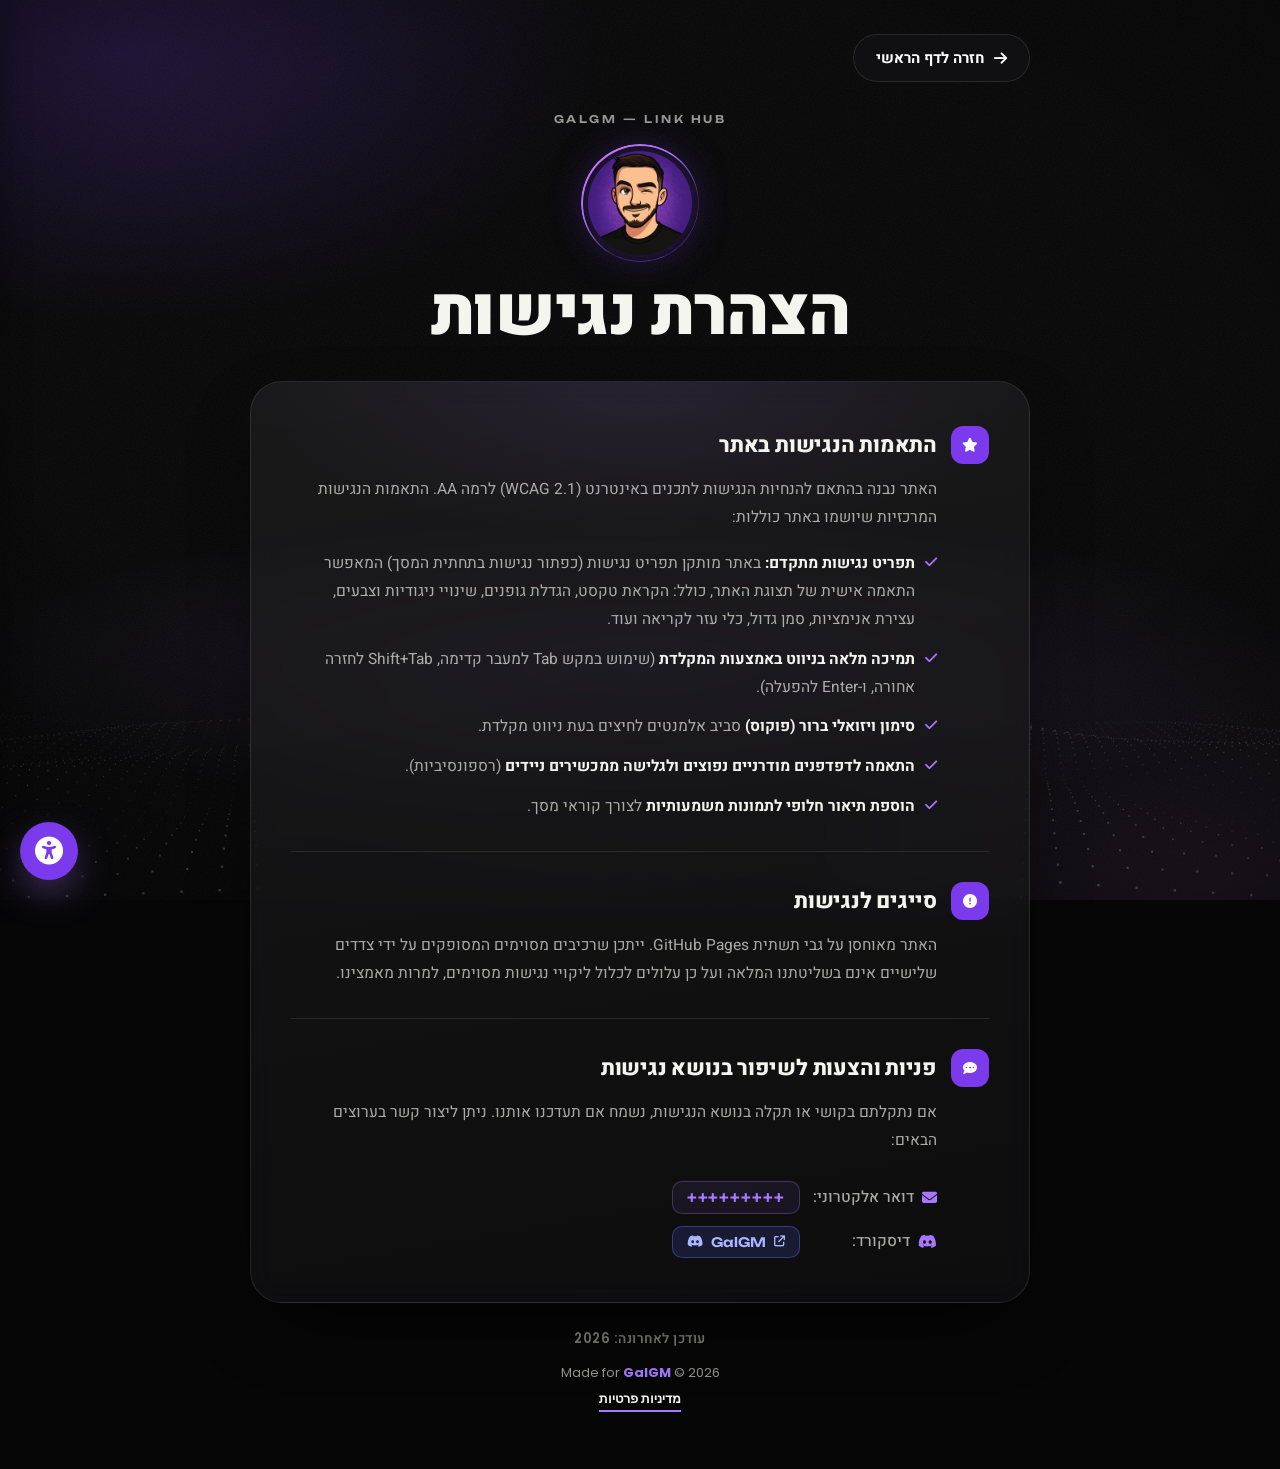
==== commit ea40f6f9: "Replace the profile picture with a higher-quality version The old picture was 350x350 and heavily co" ====
--- a/accessibility.html
+++ b/accessibility.html
@@ -427,7 +427,7 @@
   <!-- ── Header ── -->
   <div class="header-section">
     <div class="avatar-snake-wrap">
-      <img src="Backgrounds/profile.webp"
+      <img src="Backgrounds/profile.webp?v=2"
            class="profile-pic" alt="תמונת הפרופיל של GalGM"
            draggable="false"
            onerror="this.onerror=null; this.src='/Backgrounds/profile.webp'; this.onerror=function(){this.src='profile.webp';};">
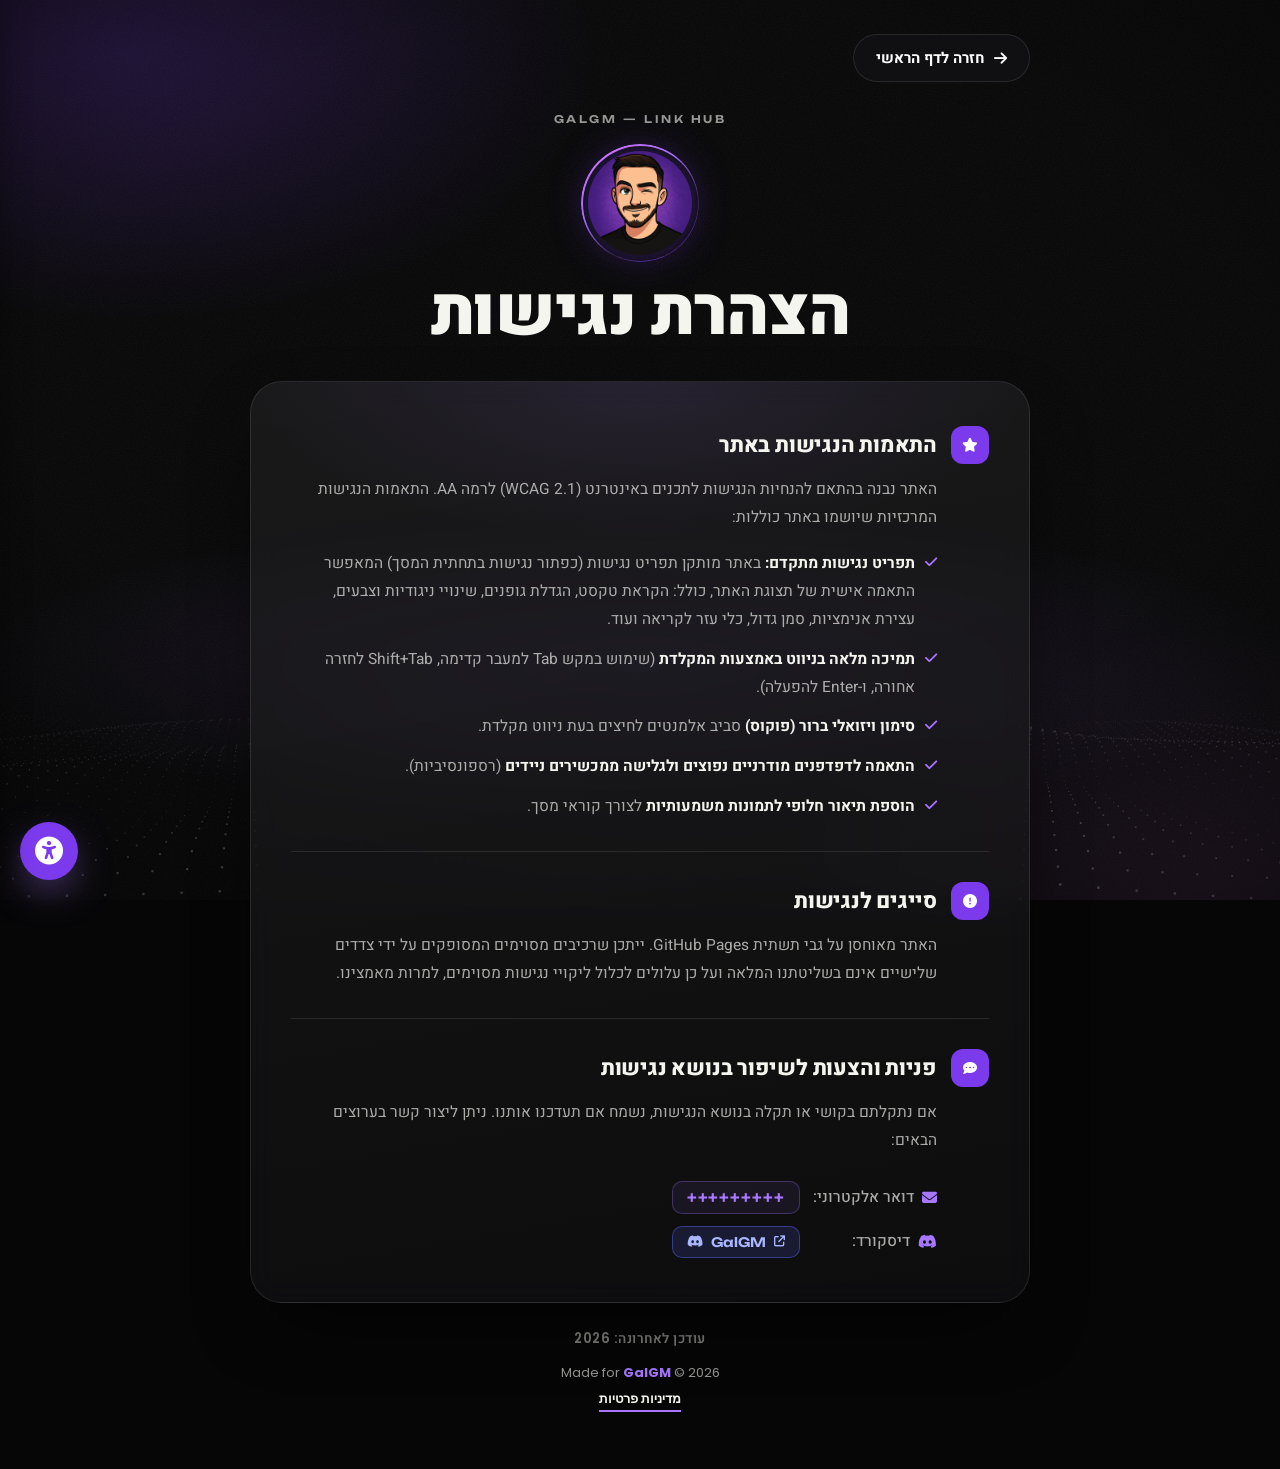
==== commit 70e002da: "Add the GALGAIM aim trainer and five more color themes GALGAIM (aim.html, aim.css, aim.js): - 30-sec" ====
--- a/accessibility.html
+++ b/accessibility.html
@@ -8,7 +8,7 @@
 /* ערכת הצבע שנבחרה בדף הבית (סגול / ליים) – נקבעת לפני הציור הראשון */
 (function () {
   var t = 'purple';
-  try { var s = localStorage.getItem('gmTheme2'); if (s === 'purple' || s === 'lime') t = s; } catch (e) {}
+  try { var s = localStorage.getItem('gmTheme2'); if (/^(purple|pink|red|orange|yellow|lime|blue)$/.test(s)) t = s; } catch (e) {}
   document.documentElement.setAttribute('data-theme', t);
 })();
 </script>
@@ -412,7 +412,7 @@
   .accessibility-panel { width: 100%; }
 }
 </style>
-<link rel="stylesheet" href="legal.css?v=5">
+<link rel="stylesheet" href="legal.css?v=6">
 </head>
 <body>
 
@@ -677,6 +677,6 @@
   });
   </script>
 
-<script src="fx.js?v=4" defer></script>
+<script src="fx.js?v=5" defer></script>
 </body>
 </html>
--- a/legal.css
+++ b/legal.css
@@ -28,6 +28,11 @@
 
 html[data-theme="purple"] { --acc: #a877ff; --acc-rgb: 168, 119, 255; --acc-fill: #7c3aed; --on-acc: #ffffff; --acc2-rgb: 232, 121, 249; --glow-rgb: 124, 58, 237; }
 html[data-theme="lime"]   { --acc: #c6ff3d; --acc-rgb: 198, 255, 61;  --acc-fill: #c6ff3d; --on-acc: #060607; --acc2-rgb: 139, 92, 246; --glow-rgb: 139, 92, 246; }
+html[data-theme="pink"]   { --acc: #ff7ac8; --acc-rgb: 255, 122, 200; --acc-fill: #db2777; --on-acc: #ffffff; --acc2-rgb: 192, 132, 252; --glow-rgb: 219, 39, 119; }
+html[data-theme="red"]    { --acc: #ff6b6b; --acc-rgb: 255, 107, 107; --acc-fill: #e11d48; --on-acc: #ffffff; --acc2-rgb: 251, 146, 60; --glow-rgb: 225, 29, 72; }
+html[data-theme="orange"] { --acc: #ff9a3c; --acc-rgb: 255, 154, 60; --acc-fill: #ff8a1f; --on-acc: #060607; --acc2-rgb: 255, 210, 63; --glow-rgb: 249, 115, 22; }
+html[data-theme="yellow"] { --acc: #ffd23f; --acc-rgb: 255, 210, 63; --acc-fill: #ffd23f; --on-acc: #060607; --acc2-rgb: 255, 138, 31; --glow-rgb: 214, 158, 20; }
+html[data-theme="blue"]   { --acc: #5aa9ff; --acc-rgb: 90, 169, 255; --acc-fill: #2563eb; --on-acc: #ffffff; --acc2-rgb: 34, 211, 238; --glow-rgb: 37, 99, 235; }
 
 html { background: #060607; scrollbar-width: thin; scrollbar-color: rgba(var(--acc-rgb), 0.55) #060607; }
 body {
